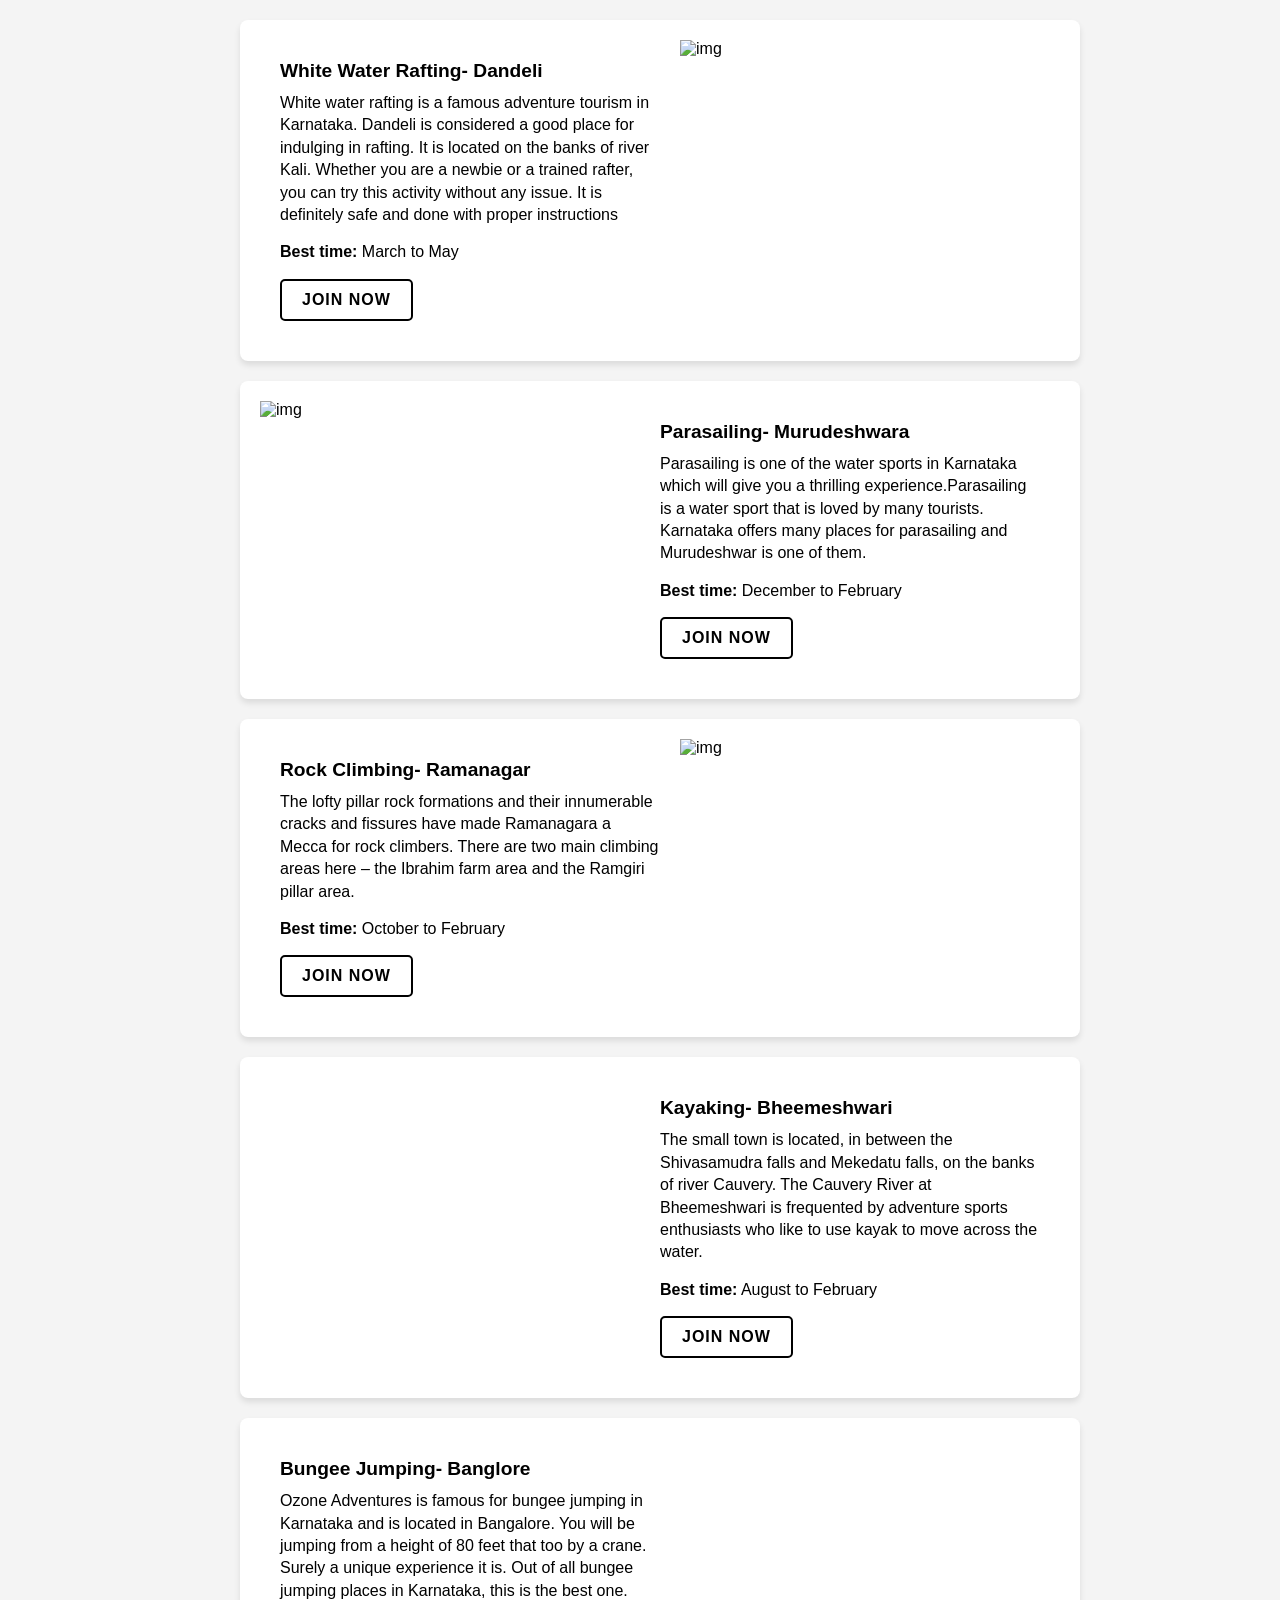
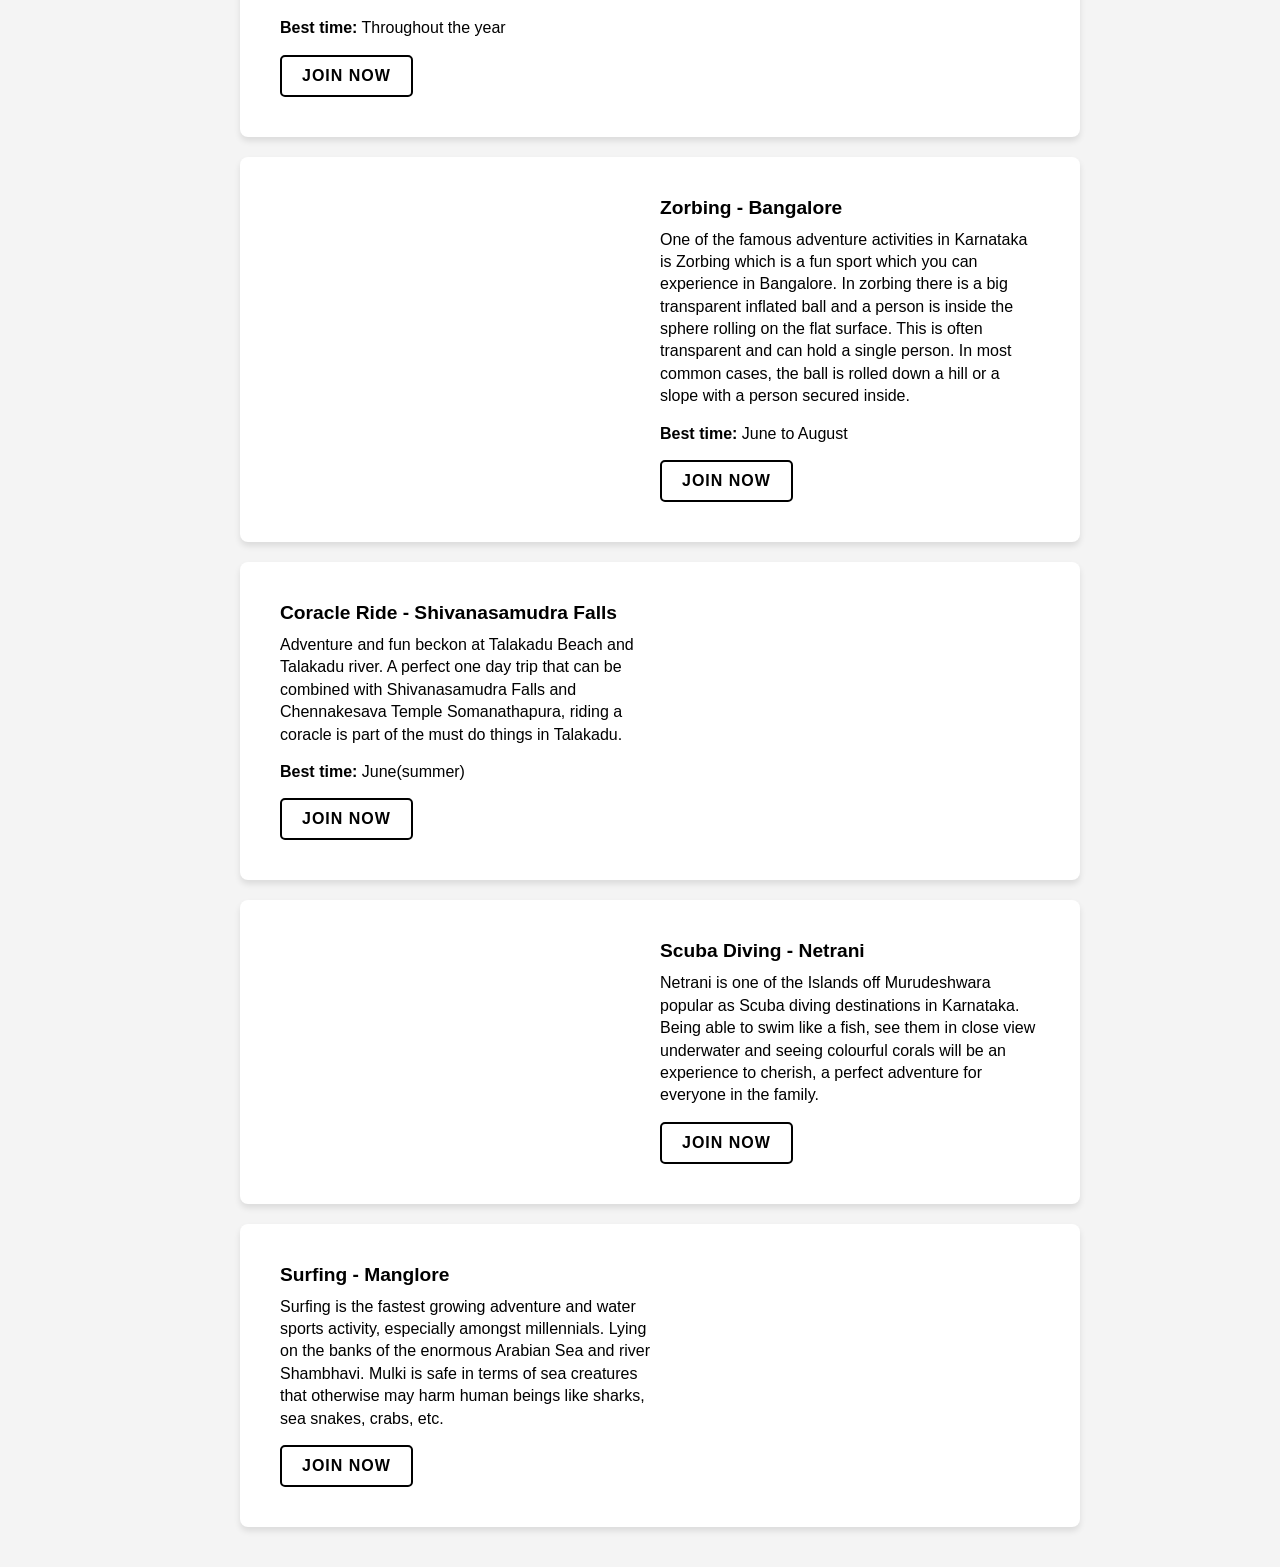
==== all_htmlfiles/karnataka_Adventorous.html @ 055e275e "new changes" ====
<!DOCTYPE html>
<html lang="en">
<head>
    <meta charset="UTF-8">
    <title>Tamilnadu</title>
    <link rel="stylesheet" href="./tamilnadu_devo.css">
</head>
<body>
<article>
    <section class="card">
        <div class="visual">
            <img src="https://static2.tripoto.com/media/filter/tst/img/748786/TripDocument/1578893098_psx_20200103_140437.jpg" alt="img" />
        </div>
        <div class="text-content">
            <h3>White Water Rafting- Dandeli</h3>
            <p>White water rafting is a famous adventure tourism in Karnataka. Dandeli is considered a good place for indulging in rafting. It is located on the banks of river Kali. Whether you are a newbie or a trained rafter, you can try this activity without any issue. It is definitely safe and done with proper instructions</p>
            <p><b>Best time:</b>  March to May</p>
            <a href="#">Join now</a>
        </div>
    </section>
    <section class="card">
        <div class="visual">
            <img src="https://blog.playo.co/wp-content/uploads/2017/09/parasailing-in-india.jpg" alt="img" />
        </div>
        <div class="text-content">
            <h3>Parasailing- Murudeshwara</h3>
            <p>Parasailing is one of the water sports in Karnataka which will give you a thrilling experience.Parasailing is a water sport that is loved by many tourists. Karnataka offers many places for parasailing and Murudeshwar is one of them.</p>
            <p><b>Best time:</b>  December  to February</p>
            <a href="#">Join now</a>
        </div>
    </section>
    <section class="card">
        <div class="visual">
            <img src="https://www.freakouts.com/img/gallery/ramanagara-rappelling.jpg" alt="img" />
        </div>
        <div class="text-content">
            <h3>Rock Climbing- Ramanagar</h3>
            <p>The lofty pillar rock formations and their innumerable cracks and fissures have made Ramanagara a Mecca for rock climbers. There are two main climbing areas here – the Ibrahim farm area and the Ramgiri pillar area.</p>
            <p><b>Best time:</b>  October to February</p>
            <a href="#">Join now</a>
        </div>
    </section>
    <section class="card">
        <div class="visual">
            <img src="https://www.teamouting.holidaymonk.com/wp-content/uploads/2015/12/Bheemeshwari-Jungle-Lodges-18.jpg" alt="" />
        </div>
        <div class="text-content">
            <h3>Kayaking- Bheemeshwari</h3>
            <p>The small town is located, in between the Shivasamudra falls and Mekedatu falls, on the banks of river Cauvery. The Cauvery River at Bheemeshwari is frequented by adventure sports enthusiasts who like to use kayak to move across the water.</p>
            <p><b>Best time:</b>  August to February</p>
            <a href="#">Join now</a>
        </div>
    </section>
    <section class="card">
        <div class="visual">
            <img src="https://www.exploreourindia.com/backend/web/images/post/big/9717_Bungee%20Jumping%20In%20Karnataka.webp" alt="" />
        </div>
        <div class="text-content">
            <h3>Bungee Jumping- Banglore</h3>
            <p>Ozone Adventures is famous for bungee jumping in Karnataka and is located in Bangalore. You will be jumping from a height of 80 feet that too by a crane. Surely a unique experience it is. Out of all bungee jumping places in Karnataka, this is the best one.</p>
            <p><b>Best time:</b>  Throughout the year</p>
            <a href="#">Join now</a>
        </div>
    </section>
    <section class="card">
        <div class="visual">
            <img src="https://im.hunt.in/cg/City-Guide/Zorbing-in-bangalore.jpg" alt="" />
        </div>
        <div class="text-content">
            <h3>Zorbing - Bangalore</h3>
            <p>One of the famous adventure activities in Karnataka is Zorbing which is a fun sport which you can experience in Bangalore. In zorbing there is a big transparent inflated ball and a person is inside the sphere rolling on the flat surface.
                This is often transparent and can hold a single person. In most common cases, the ball is rolled down a hill or a slope with a person secured inside.  </p>
            <p><b>Best time:</b>  June to August</p>
            <a href="#">Join now</a>
        </div>
    </section>
    <section class="card">
        <div class="visual">
            <img src="https://assets.traveltriangle.com/blog/wp-content/uploads/2020/05/Coracle-Ride-In-Shivanasamudra-Falls.jpg" alt="" />
        </div>
        <div class="text-content">
            <h3>Coracle Ride - Shivanasamudra Falls</h3>
            <p>Adventure and fun beckon at Talakadu Beach and Talakadu river. A perfect one day trip that can be combined with Shivanasamudra Falls and Chennakesava Temple Somanathapura, riding a coracle is part of the must do things in Talakadu.</p>
            <p><b>Best time:</b>  June(summer)</p>
            <a href="#">Join now</a>
        </div>
    </section>
    <section class="card">
        <div class="visual">
            <img src="https://usatimeshome.files.wordpress.com/2022/07/diving-1.jpg" alt="" />
        </div>
        <div class="text-content">
            <h3>Scuba Diving - Netrani</h3>
            <p>Netrani is one of the Islands off Murudeshwara popular as Scuba diving destinations in Karnataka.
                Being able to swim like a fish, see them in close view underwater and seeing colourful corals will be an experience to cherish, a perfect adventure for everyone in the family.
            </p>
            <a href="#">Join now</a>
        </div>
    </section>
    <section class="card">
        <div class="visual">
            <img src="https://static2.tripoto.com/media/filter/tst/img/1990082/TripDocument/1621577909_picsart_05_15_05_49_17.png" alt="" />
        </div>
        <div class="text-content">
            <h3>Surfing - Manglore</h3>
            <p>Surfing is the fastest growing adventure and water sports activity, especially amongst millennials. Lying on the banks of the enormous Arabian Sea and river Shambhavi.
                Mulki is safe in terms of sea creatures that otherwise may harm human beings like sharks, sea snakes, crabs, etc.
            </p>
            <a href="#">Join now</a>
        </div>
    </section>
</article>
</body>
</html>
---- all_htmlfiles/tamilnadu_devo.css ----
/* Reset some default browser styles */
body, h1, h2, h3, p, ul, li {
    margin: 0;
    padding: 0;
}

/* Set a background color for the entire page */
body {
    background-color: #f4f4f4;
    font-family: Maiandra GD,Arial, sans-serif;
}

/* Style the article container */
article {
    max-width: 800px;
    margin: 0 auto;
    padding: 20px;
}

/* Style the card sections with increased size */
.card {
    display: flex;
    background-color: #fff;
    margin-bottom: 20px; /* Add margin to create a gap between card blocks */
    border-radius: 8px;
    overflow: hidden;
    box-shadow: 0px 4px 6px rgba(0, 0, 0, 0.1);
    transition: transform 0.2s ease-in-out;
    padding: 20px; /* Increase padding for larger card size */
    width: 100%; /* Make cards full-width */
    max-width: 100%; /* Make cards full-width */
}




/* Odd-ordered cards have the visual on the right and text on the left */
.card:nth-child(odd) .visual {
    order: 2;
}

.card:nth-child(odd) .text-content {
    order: 1;
}

/* Even-ordered cards have the visual on the left and text on the right */
.card:nth-child(even) .visual {
    order: 1;
}

.card:nth-child(even) .text-content {
    order: 2;
}

/* Style the visual/image container */
.visual {
    flex: 1;
}

/* Style the image within the visual container */
.visual img {
    width: 100%;
    height:auto;
    display: block;
}

/* Style the text content container */
.text-content {
    flex: 1;
    padding: 20px;
}

/* Style the heading */
.text-content h3 {
    font-size: 1.2rem;
    margin-bottom: 10px;
}

/* Style the paragraph */
.text-content p {
    font-size: 1rem;
    line-height: 1.4;
    margin-bottom: 15px;
}


/* Style the "Join now" link/button */
.text-content a {
    display: inline-block;
    color: #000;
    text-decoration: none;
    padding: 10px 20px;
    border-radius: 5px;
    transition: background-color 0.3s;
    font-weight: bold;
    text-transform: uppercase;
    letter-spacing: 1px;
    background-color: transparent; /* Set background color to transparent */
    border: 2px solid #000; /* Add a black border */
}

.text-content a:hover {
    background-color: rgba(0, 0, 0, 0.1); /* Add a slight gray background on hover */
}
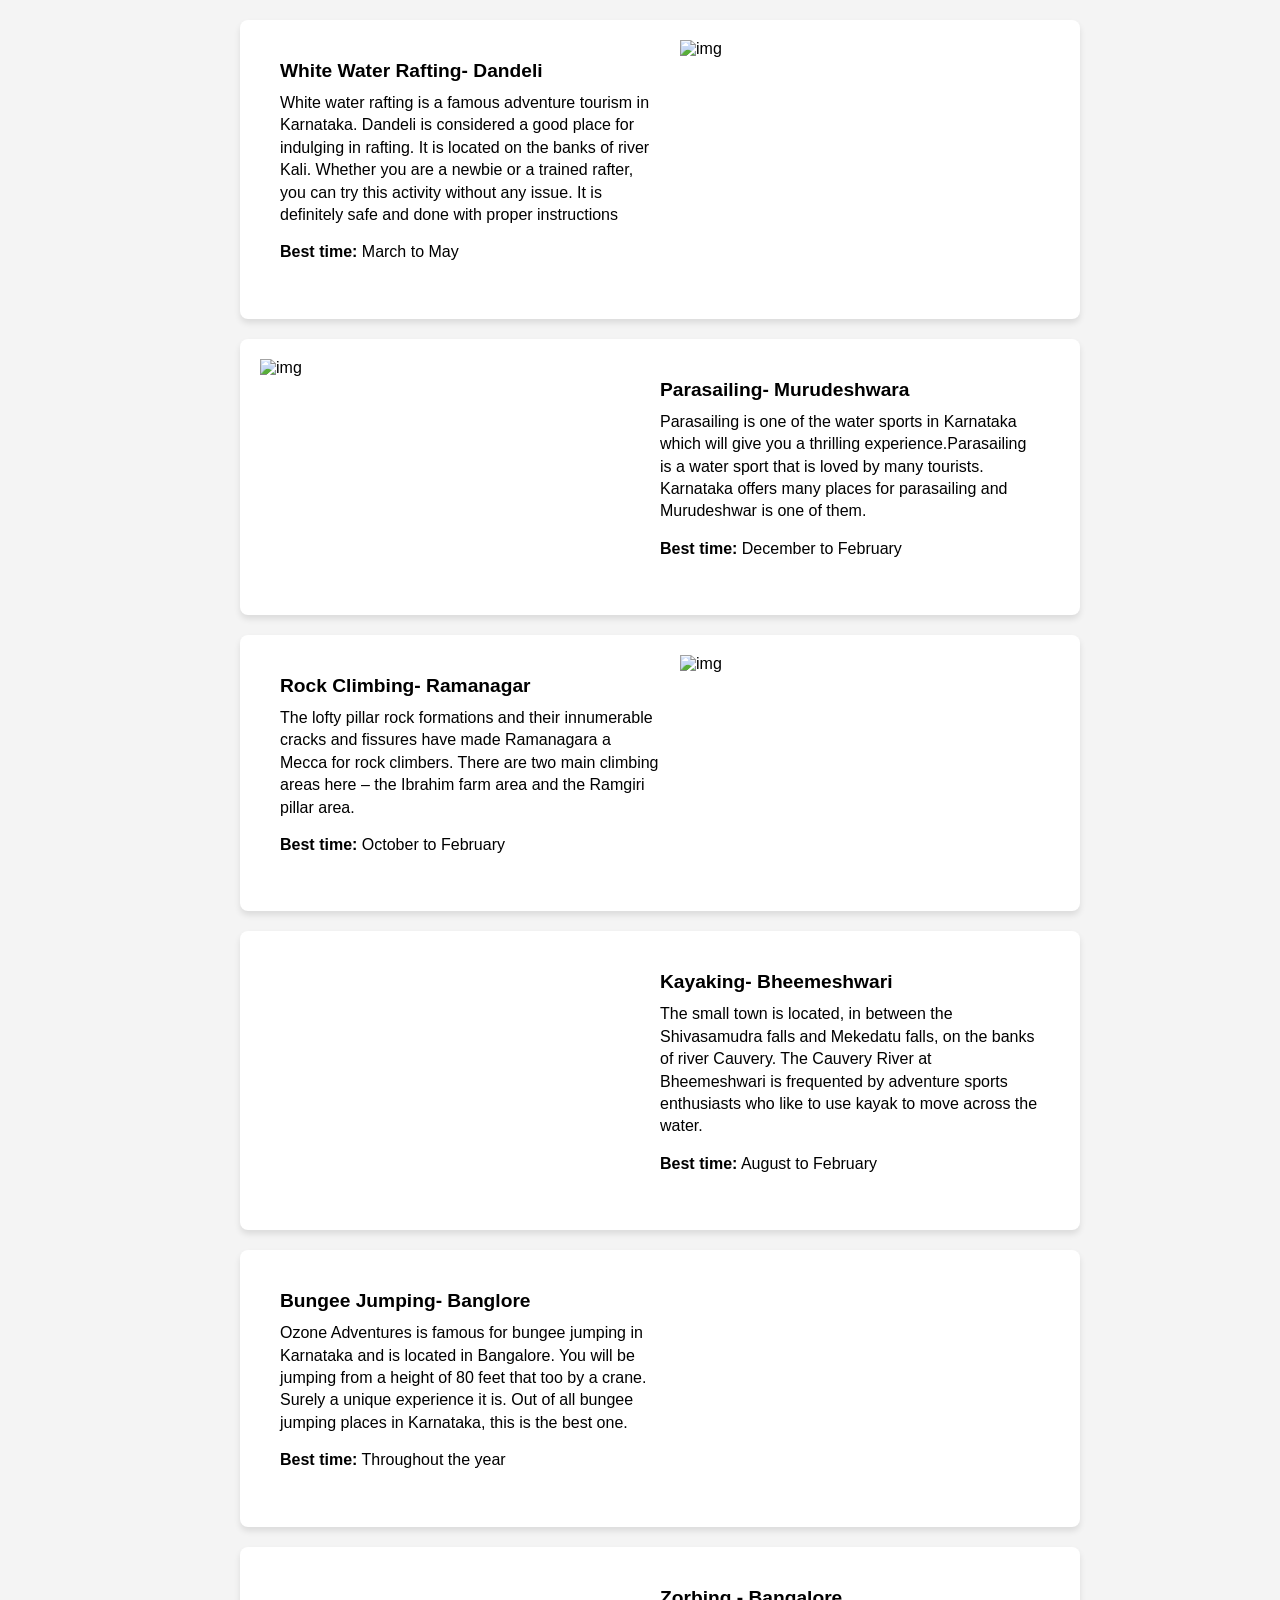
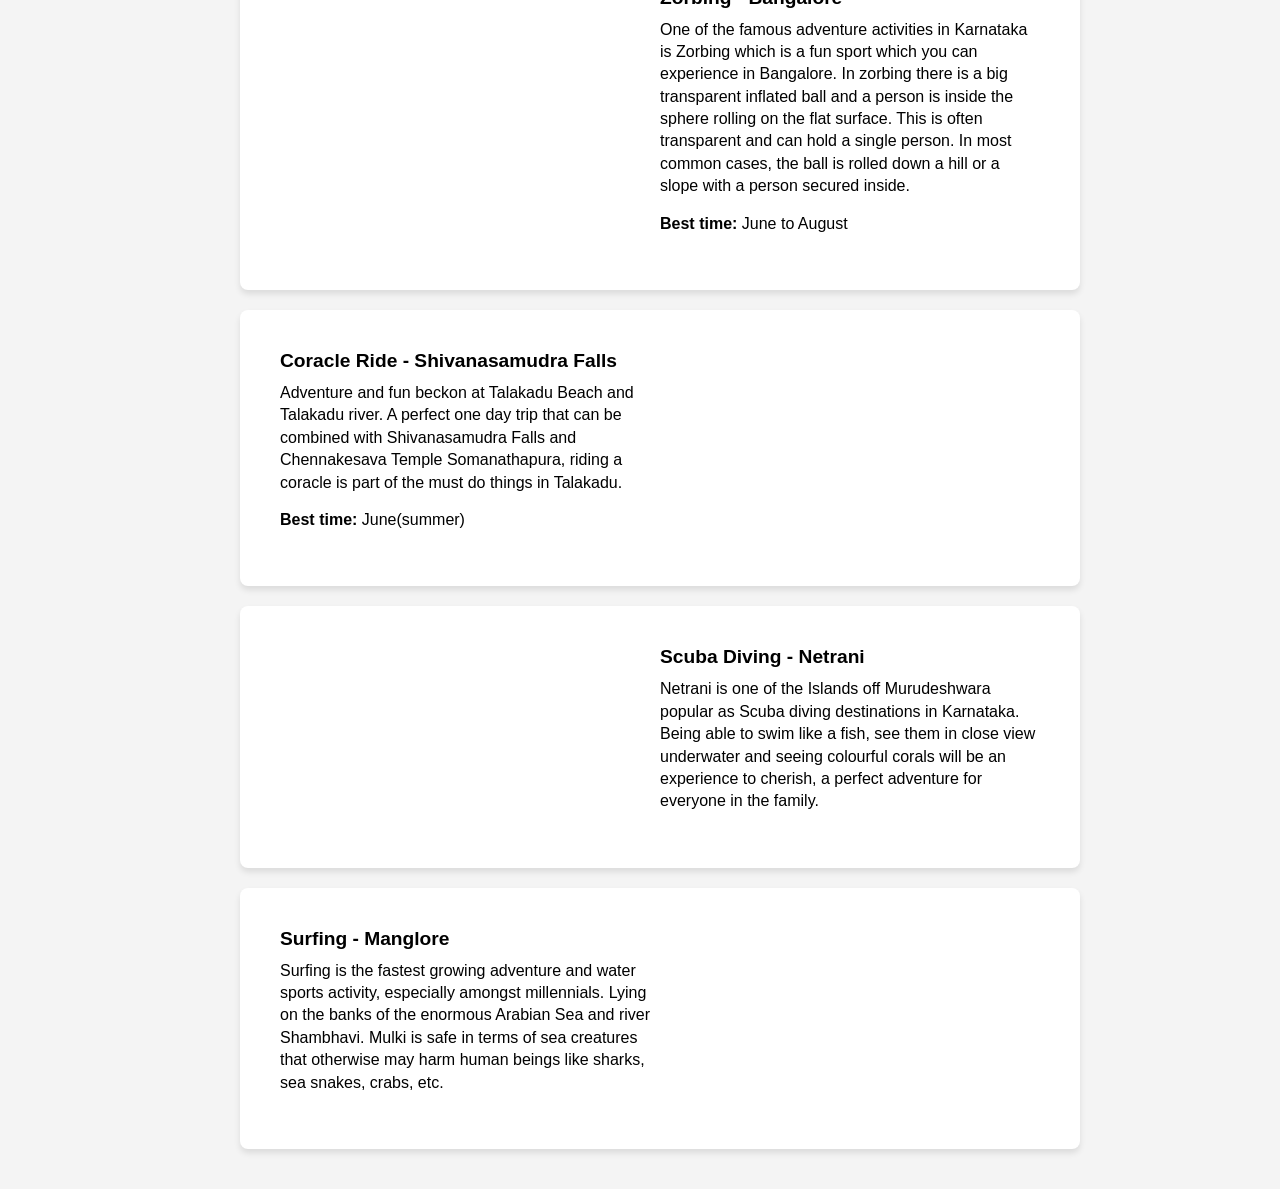
==== commit 1d8a1a61: "new html files" ====
--- a/all_htmlfiles/karnataka_Adventorous.html
+++ b/all_htmlfiles/karnataka_Adventorous.html
@@ -2,7 +2,7 @@
 <html lang="en">
 <head>
     <meta charset="UTF-8">
-    <title>Tamilnadu</title>
+    <title>Karnataka</title>
     <link rel="stylesheet" href="./tamilnadu_devo.css">
 </head>
 <body>
@@ -15,7 +15,7 @@
             <h3>White Water Rafting- Dandeli</h3>
             <p>White water rafting is a famous adventure tourism in Karnataka. Dandeli is considered a good place for indulging in rafting. It is located on the banks of river Kali. Whether you are a newbie or a trained rafter, you can try this activity without any issue. It is definitely safe and done with proper instructions</p>
             <p><b>Best time:</b>  March to May</p>
-            <a href="#">Join now</a>
+
         </div>
     </section>
     <section class="card">
@@ -26,7 +26,7 @@
             <h3>Parasailing- Murudeshwara</h3>
             <p>Parasailing is one of the water sports in Karnataka which will give you a thrilling experience.Parasailing is a water sport that is loved by many tourists. Karnataka offers many places for parasailing and Murudeshwar is one of them.</p>
             <p><b>Best time:</b>  December  to February</p>
-            <a href="#">Join now</a>
+           
         </div>
     </section>
     <section class="card">
@@ -37,7 +37,7 @@
             <h3>Rock Climbing- Ramanagar</h3>
             <p>The lofty pillar rock formations and their innumerable cracks and fissures have made Ramanagara a Mecca for rock climbers. There are two main climbing areas here – the Ibrahim farm area and the Ramgiri pillar area.</p>
             <p><b>Best time:</b>  October to February</p>
-            <a href="#">Join now</a>
+         
         </div>
     </section>
     <section class="card">
@@ -48,7 +48,7 @@
             <h3>Kayaking- Bheemeshwari</h3>
             <p>The small town is located, in between the Shivasamudra falls and Mekedatu falls, on the banks of river Cauvery. The Cauvery River at Bheemeshwari is frequented by adventure sports enthusiasts who like to use kayak to move across the water.</p>
             <p><b>Best time:</b>  August to February</p>
-            <a href="#">Join now</a>
+          
         </div>
     </section>
     <section class="card">
@@ -59,7 +59,7 @@
             <h3>Bungee Jumping- Banglore</h3>
             <p>Ozone Adventures is famous for bungee jumping in Karnataka and is located in Bangalore. You will be jumping from a height of 80 feet that too by a crane. Surely a unique experience it is. Out of all bungee jumping places in Karnataka, this is the best one.</p>
             <p><b>Best time:</b>  Throughout the year</p>
-            <a href="#">Join now</a>
+          
         </div>
     </section>
     <section class="card">
@@ -71,7 +71,7 @@
             <p>One of the famous adventure activities in Karnataka is Zorbing which is a fun sport which you can experience in Bangalore. In zorbing there is a big transparent inflated ball and a person is inside the sphere rolling on the flat surface.
                 This is often transparent and can hold a single person. In most common cases, the ball is rolled down a hill or a slope with a person secured inside.  </p>
             <p><b>Best time:</b>  June to August</p>
-            <a href="#">Join now</a>
+       
         </div>
     </section>
     <section class="card">
@@ -82,7 +82,7 @@
             <h3>Coracle Ride - Shivanasamudra Falls</h3>
             <p>Adventure and fun beckon at Talakadu Beach and Talakadu river. A perfect one day trip that can be combined with Shivanasamudra Falls and Chennakesava Temple Somanathapura, riding a coracle is part of the must do things in Talakadu.</p>
             <p><b>Best time:</b>  June(summer)</p>
-            <a href="#">Join now</a>
+          
         </div>
     </section>
     <section class="card">
@@ -94,7 +94,7 @@
             <p>Netrani is one of the Islands off Murudeshwara popular as Scuba diving destinations in Karnataka.
                 Being able to swim like a fish, see them in close view underwater and seeing colourful corals will be an experience to cherish, a perfect adventure for everyone in the family.
             </p>
-            <a href="#">Join now</a>
+     
         </div>
     </section>
     <section class="card">
@@ -106,7 +106,7 @@
             <p>Surfing is the fastest growing adventure and water sports activity, especially amongst millennials. Lying on the banks of the enormous Arabian Sea and river Shambhavi.
                 Mulki is safe in terms of sea creatures that otherwise may harm human beings like sharks, sea snakes, crabs, etc.
             </p>
-            <a href="#">Join now</a>
+       
         </div>
     </section>
 </article>
